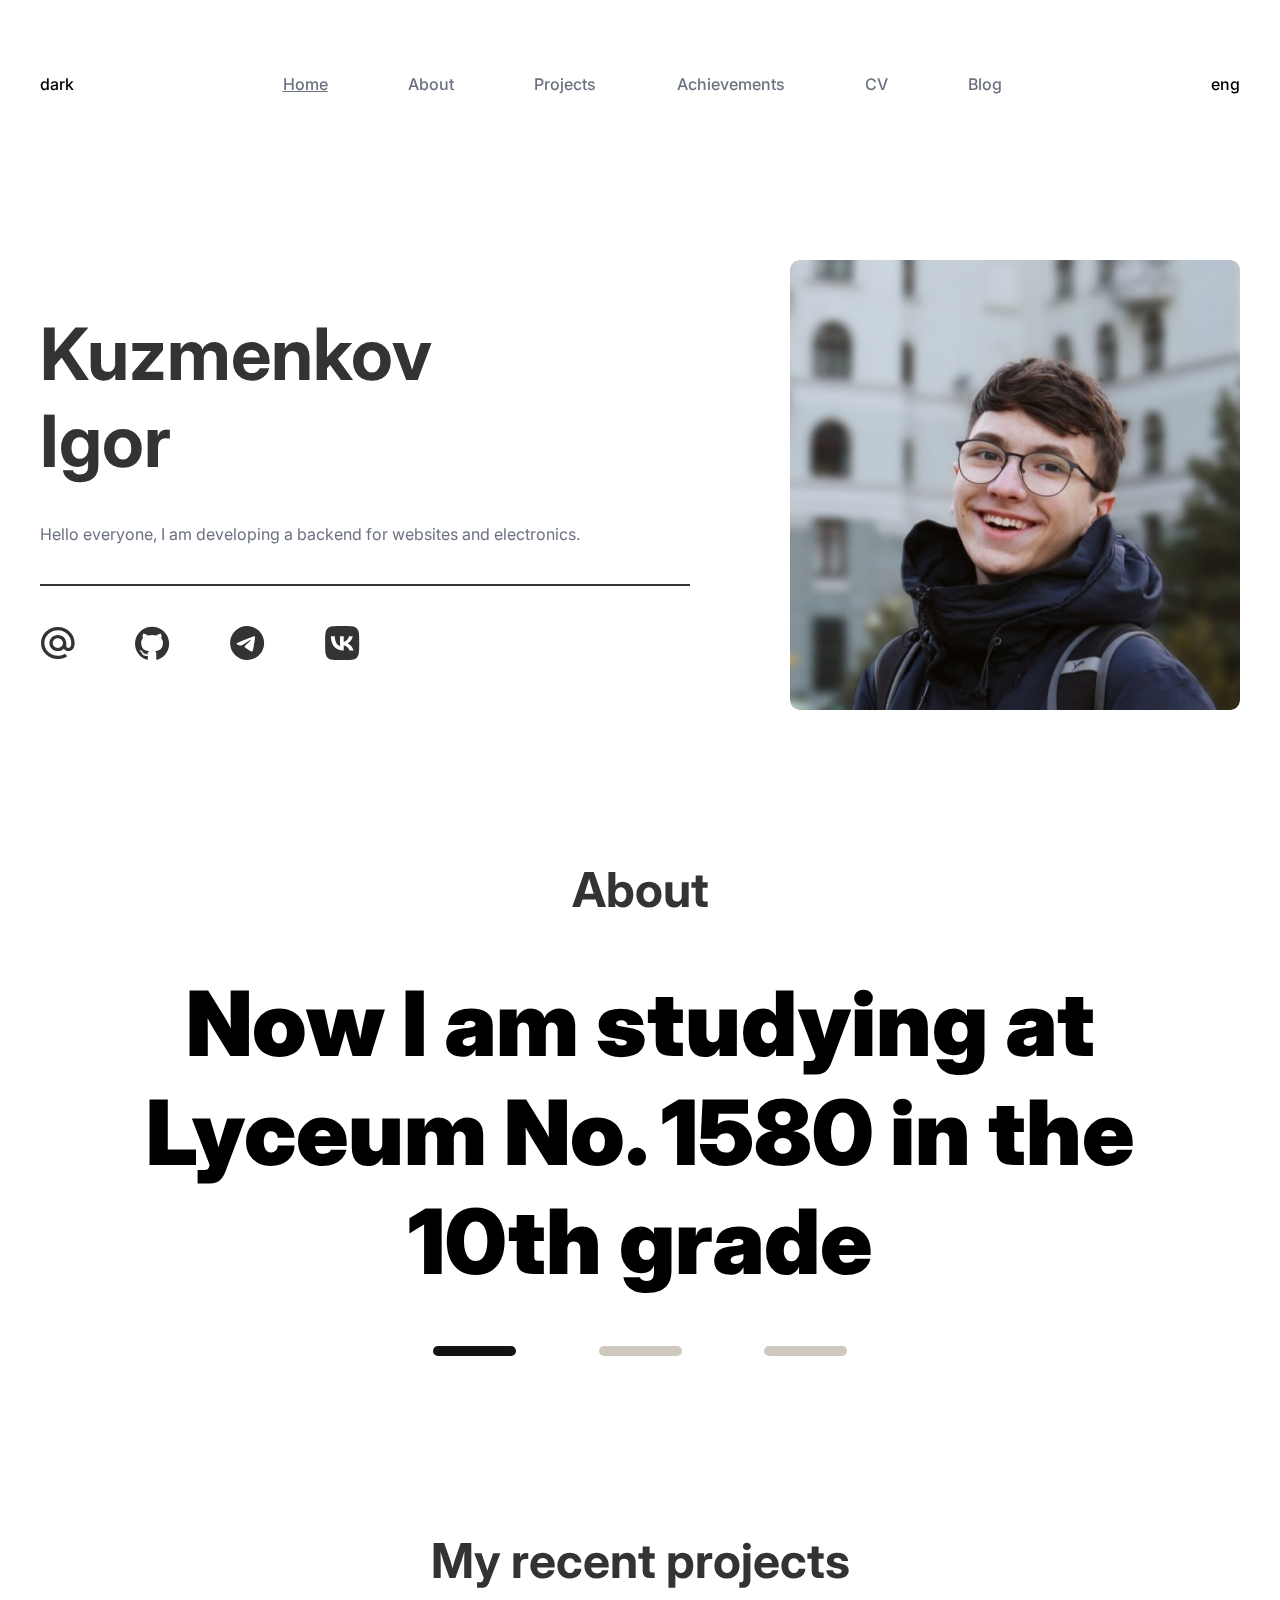
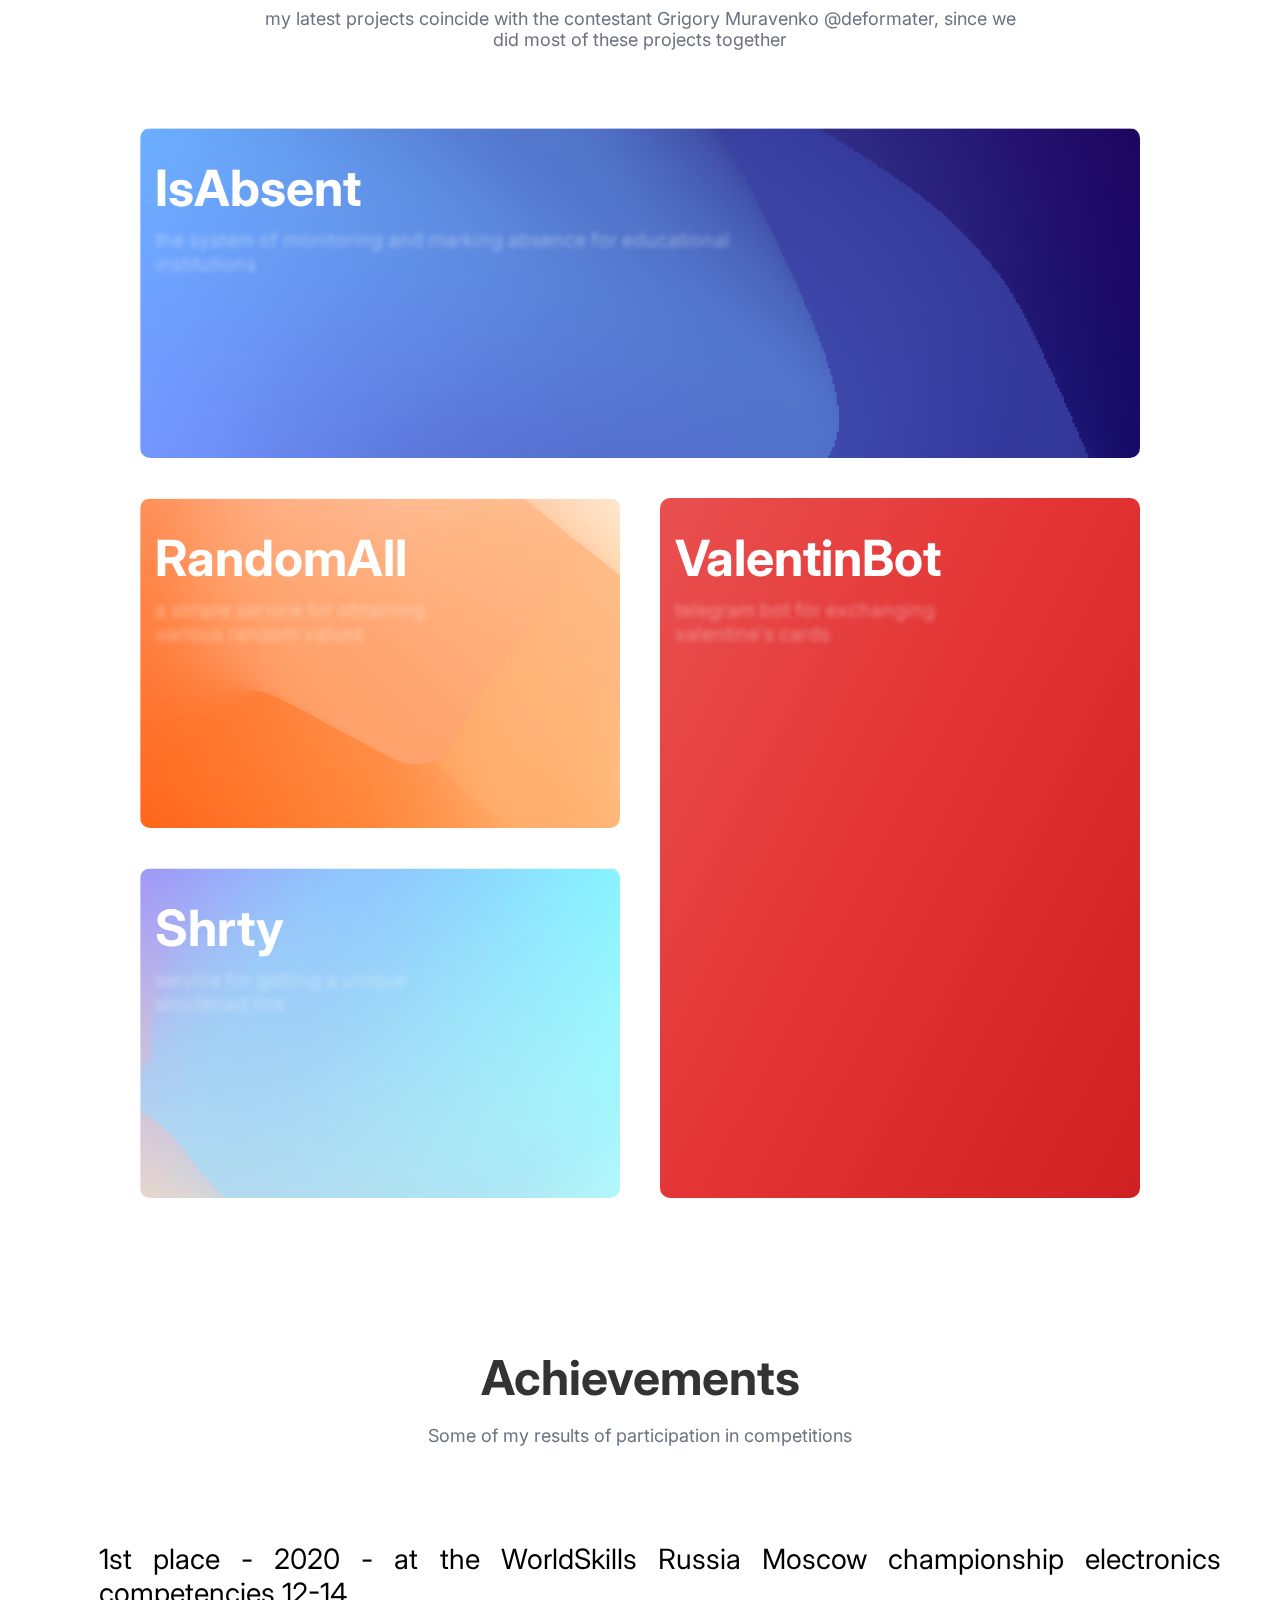
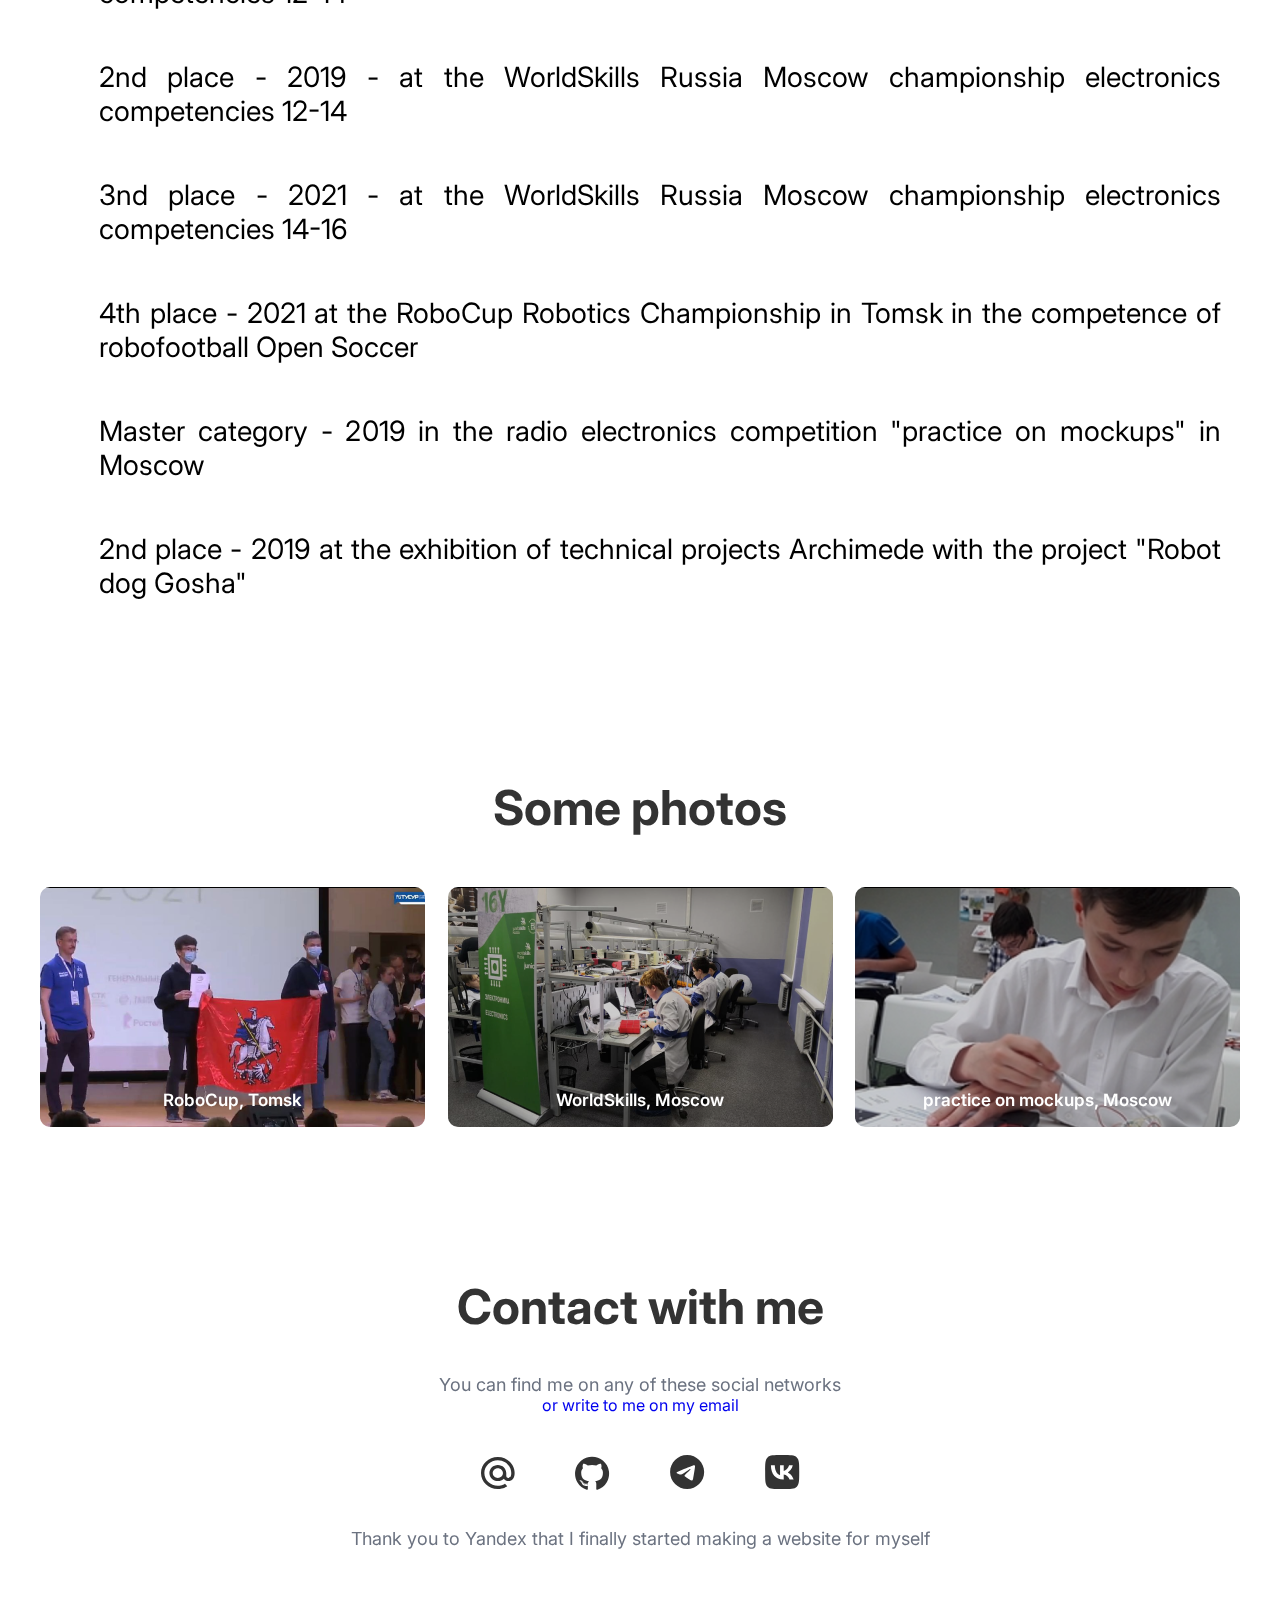
==== src/index.html @ 4a67104b "refactor: move source to src and add docker-compose" ====
<!DOCTYPE html>
<html lang="ru">

<head>
    <meta charset="UTF-8">

    <link rel="stylesheet" href="assets/css/index.css">
    <title id="title">My site</title>
</head>

<body>

    <header>
        <noscript>
            <div>
                switching themes and language is not available due to the inability to execute JavaScript code
                <br>
                переключение тем и языка недоступно из-за невозможности выполнения JavaScript кода
            </div>
        </noscript>


        <p class='switcher unselectable' id="theme_switcher_btn">dark</p>
        <nav>
            <a href="/" class="active_nav nav_home">Home</a>
            <a href="#about" class="nav_about">About</a>
            <a href="#projects" class="nav_projects">Projects</a>
            <a href="#achievements" class="nav_achievements">Achievements</a>
            <a href="./cv.pdf" class="nav_cv">CV</a>
            <a href="https://blog.cupsoft.ru" class="nav_blog">Blog</a>
        </nav>
        <p class='switcher unselectable' id="lang_switcher_btn">eng</p>
    </header>

    <main>
        <section class="whoami">
            <div class="left">
                <h2 class="whoami_full_name">Kuzmenkov<br>Igor</h2>
                <img class="iam mobile" src="assets/img/i.png" alt="igor">
                <p class="whoami_short_about">Hello everyone, I am developing a backend for websites and electronics</p>
                <hr>
                <div class="social">
                    <a href="mailto:me@igorduino.ru">
                        <div class="social_item mail"></div>
                    </a>
                    <a href="https://github.com/IgorDuino">
                        <div class="social_item github"></div>
                    </a>
                    <a href="https://t.me/igorduino">
                        <div class="social_item telegram"></div>
                    </a>
                    <a href="https://vk.com/igorduino">
                        <div class="social_item vk"></div>
                    </a>
                </div>
            </div>
            <img class="iam" src="assets/img/i.png" alt="igor">
        </section>

        <section id="about" class="about">
            <h2 class="about_title">About</h2>
            <div class="about_div school">
                <p class="about_school">
                    Now I am studying at Lyceum No. 1580 in the 10th grade
                </p>
            </div>
            <div class="about_div learn">
                <p class="about_learn">
                    I am engaged in programming and electronics
                </p>
            </div>
            <div class="about_div yandex">
                <p class="about_yandex">
                    I want to enroll in Yandex Lyceum ++ to learn Django
                </p>
            </div>
            <div class="toggle_about">
                <div id="toggle_item_first" class="toggle_about_item active school"></div>
                <div id="toggle_item_second" class="toggle_about_item school"></div>
                <div id="toggle_item_third" class="toggle_about_item school"></div>
            </div>
        </section>

        <section id="projects" class="projects">
            <hgroup>
                <h2 class="projects_title">My recent projects</h2>
                <h3 class="projects_description">my latest projects coincide with the contestant Grigory Muravenko
                    @deformater, since we did most of
                    these projects together</h3>
            </hgroup>
            <div class="projects_container">
                <div class="isabsent project">
                    <h4 class="projects_isabsent_title">IsAbsent</h4>
                    <p class="projects_isabsent_description blurry-text">the system of monitoring and marking absence
                        for
                        educational institutions</p>
                </div>

                <div class="randomall project">
                    <h4 class="projects_randomall_title">RandomAll</h4>
                    <p class="projects_randomall_description blurry-text">a simple service for obtaining various random
                        values</p>
                </div>

                <div class="valentin project">
                    <h4 class="projects_valentinbot_title">ValentinBot</h4>
                    <p class="projects_valentinbot_description blurry-text">telegram bot for exchanging valentine's
                        cards</p>
                </div>

                <div class="shrty project">
                    <h4 class="projects_shrty_title">Shrty</h4>
                    <p class="projects_shrty_description blurry-text">service for getting a unique shortened link</p>
                </div>
            </div>
        </section>

        <section id="achievements" class="achievements">
            <hgroup>
                <h2 class="achievements_title">Achievements</h2>
                <h3 class="achievements_description">Some of my results of participation in competitions</h3>
            </hgroup>
            <ul class="achievements_list">
                <li class="achievement_1">1st place - 2020 - at the WorldSkills Russia Moscow championship electronics
                    competencies 12-14
                </li>
                <li class="achievement_2">2nd place - 2019 - at the WorldSkills Russia Moscow championship electronics
                    competencies 12-14
                </li>
                <li class="achievement_3">3nd place - 2021 - at the WorldSkills Russia Moscow championship electronics
                    competencies 14-16
                </li>
                <li class="achievement_4">4th place - 2021 at the RoboCup Robotics Championship in Tomsk in the
                    competence
                    of robofootball Open Soccer
                </li>
                <li class="achievement_5">Master category - 2019 in the radio electronics competition "practice on
                    mockups"
                    in Moscow
                </li>
                <li class="achievement_6">2nd place - 2019 at the exhibition of technical projects Archimede with the
                    project "Robot dog Gosha"
                </li>
            </ul>
        </section>

        <section class="photos">
            <hgroup>
                <h2 class="photos_title">Some photos</h2>
            </hgroup>
            <div class="photos_container">
                <div class="photo robocup">
                    <p class="photo_robocup_text">RoboCup, Tomsk</p>
                </div>
                <div class="photo worldskills">
                    <p class="photo_worldskills_text">WorldSkills, Moscow</p>
                </div>
                <div class="photo pom">
                    <p class="photo_pom_text">POM, Moscow</p>
                </div>
            </div>
        </section>

    </main>

    <footer>
        <h2 class="contact_title">Contact with me</h2>
        <h3 class="contact_short_description">You can find me on any of these social networks</h3>
        <a href="mailto:me@igorduino.ru" class="mail_link"></a>
        <div class="social">
            <a href="mailto:me@igorduino.ru">
                <div class="social_item mail"></div>
            </a>
            <a href="https://github.com/IgorDuino">
                <div class="social_item github"></div>
            </a>
            <a href="https://t.me/igorduino">
                <div class="social_item telegram"></div>
            </a>
            <a href="https://vk.com/igorduino">
                <div class="social_item vk"></div>
            </a>
        </div>
        <h3 class="contact_thanks">Thank you to Yandex that I finally started making a website for myself</h3>
    </footer>

    <script src="assets/js/theme.js"></script>
    <script src="assets/js/lang.js"></script>
    <script src="assets/js/about_switcher.js"></script>
</body>

</html>
---- src/assets/css/index.css ----
@import "base.css";

section {
    margin-top: 150px;
    display: flex;
    flex-direction: column;
}


/* Who Am I */


.whoami {
    display: flex;
    flex-direction: row;
    align-items: center;
    justify-content: space-between;
}

.whoami h2 {
    margin-top: 0;
    margin-bottom: 0;
    font-size: 72px;
    color: #333333;
    font-weight: bold;
}

body.dark-theme .whoami h2 {
    color: #F2F2F2;
}

.whoami p {
    margin-top: 40px;
    margin-bottom: 0;
    color: #6B7280;
    font-weight: normal;
}

body.dark-theme .whoami p {
    color: #E0E0E0;
}

.whoami hr {
    width: 650px;
    height: 0;
    color: #333333;
    border: none;
    border-top: 2px solid;
    margin-top: 40px;
}

body.dark-theme .whoami hr {
    color: #F2F2F2;
}

.whoami .iam {
    border-radius: 2%;
}

.iam.mobile {
    display: none;
}

/* About */

.about {
    display: flex;
    flex-direction: column;
    align-items: center;
    text-align: center;
}

.about h2 {
    color: #333333;
    font-size: 48px;

    margin-top: 0;
    margin-bottom: 0;
}

body.dark-theme .about h2 {
    color: #f2f2f2;
}

.about_div {
    background-size: cover;

    margin-top: 50px;
}

.about_div.school {
    background: url('../../assets/img/school.png') fixed center;
}

.about_div.learn {
    background: url('../../assets/img/electronic.png') fixed center;
}

.about_div.yandex {
    background: url('../../assets/img/lyceum.png') fixed center;
}

body.dark-theme .about_div {
    background: transparent;
}

.about p {
    margin-top: 0;
    margin-bottom: 0;

    color: #000;
    background: #fff;
    mix-blend-mode: lighten;
    width: 1020px;
    font-size: 90px;
    font-weight: 900;
}

body.dark-theme .about p {
    color: #f2f2f2;
    background: transparent;
    mix-blend-mode: normal;
}

.toggle_about {
    height: 35px;
    width: 414px;

    margin-top: 50px;

    display: flex;
    justify-content: space-between;
    flex-direction: row;
}

.toggle_about_item {
    width: 83px;
    height: 10px;

    border-radius: 100px;
    transition: .2s;
}

.toggle_about_item:hover {
    box-shadow: 0 0 10px rgba(0, 0, 0, 0.5);
}

body.dark-theme .toggle_about_item:hover {
    box-shadow: 0 0 10px rgba(255, 255, 255, 0.5);
}

.toggle_about_item {
    background-color: #CFC8BE;
}

.toggle_about_item.active {
    background-color: #131313;
}


/* Projects */

.projects {
    display: flex;
    flex-direction: column;
    align-items: center;
    text-align: center;
}

.projects hgroup h2 {
    color: #333333;
    font-size: 48px;

    margin-top: 0;
    margin-bottom: 0;
}

body.dark-theme .projects hgroup h2 {
    color: #E0E0E0;

}

.projects hgroup h3 {
    color: #6B7280;
    width: 760px;
    font-size: 18px;
    font-weight: normal;
}

body.dark-theme .projects hgroup h3 {
    color: #E0E0E0;

}

.projects_container {
    width: 1000px;

    margin-top: 60px;

    display: grid;
    grid-template-columns: 1fr 1fr;
    grid-template-rows: 1fr 1fr 1fr;
    gap: 40px 40px;
    grid-auto-flow: row;
    grid-template-areas:
    "isabsent isabsent"
    "randomall valentin"
    "shrty valentin";
}

.project {
    border-radius: 10px;

    display: flex;
    justify-content: flex-start;
    flex-direction: column;

    background-color: #333333;

    text-align: left;

    padding: 30px 15px;
}

.project h4 {
    margin-top: 0;
    margin-bottom: 10px;
    font-weight: bold;
    font-size: 50px;
    color: #FFFFFF;
}

.project p {
    margin-top: 0;
    margin-bottom: 0;
    color: #F2F2F2;
    font-weight: normal;
    width: 70%;
    font-size: 20px;
}

.valentin {
    grid-area: valentin;

    background: linear-gradient(117.48deg, #EB5757 -12.38%, #E33232 50.62%, #CA1D1D 111.06%);
}

.shrty {
    grid-area: shrty;

    background: url("../../assets/img/shrty_bg.png");
}

.randomall {

    grid-area: randomall;

    background: url("../../assets/img/randomall_bg.png");
}

.isabsent {
    height: 270px;

    grid-area: isabsent;

    background: url("../../assets/img/isabsent_bg.png");
}

.projects .blurry-text {
    color: transparent;
    transition: .2s;
    text-shadow: 0 0 5px rgba(255, 255, 255, 0.4);
}

.project:hover .blurry-text {
    color: #F2F2F2;
    text-shadow: 0 0 0;
}


/* Achievements */

.achievements {
    display: flex;
    flex-direction: column;
    align-items: center;
    text-align: center;
}

.achievements hgroup h2 {
    color: #333333;
    font-size: 48px;

    margin-top: 0;
    margin-bottom: 0;
}


.achievements hgroup h3 {
    color: #6B7280;
    width: 760px;
    font-size: 18px;
    font-weight: normal;
}

body.dark-theme .achievements hgroup h2 {
    color: white;
}

body.dark-theme .achievements hgroup h3 {
    color: white;
}

.achievements_list {
    list-style: none;
    width: 1122px;
    font-size: 28px;
    font-weight: normal;
    text-align: justify;
    font-style: normal;
}

.achievements_list li {
    color: black;
    margin-top: 50px;
}

body.dark-theme .achievements_list li {
    color: white;
}

/* Some photos */

.photos {
    display: flex;
    flex-direction: column;
    align-items: center;
    text-align: center;
}

.photos hgroup h2 {
    color: #333333;
    font-size: 48px;

    margin-top: 0;
    margin-bottom: 0;
}

body.dark-theme .photos hgroup h2 {
    color: white;
}

.photos_container {
    margin-top: 50px;
    width: 100%;
    display: flex;
    flex-direction: row;
    justify-content: space-between;
    align-items: center;
    text-align: center;
}

.photo {
    border-radius: 10px;
    width: 385px;
    height: 240px;
    display: flex;
    flex-direction: column;
}

.photo.robocup {
    background: url('../../assets/img/RoboCup.png') no-repeat black center;
}

.photo.worldskills {
    background: url('../../assets/img/WorldSkills.png') no-repeat black center;
}

.photo.pom {
    background: url('../../assets/img/practice_on_mockups.png') no-repeat black center;
}

.photo p {
    margin-top: auto;
    font-size: 17px;
    color: white;
    font-weight: 600;
}
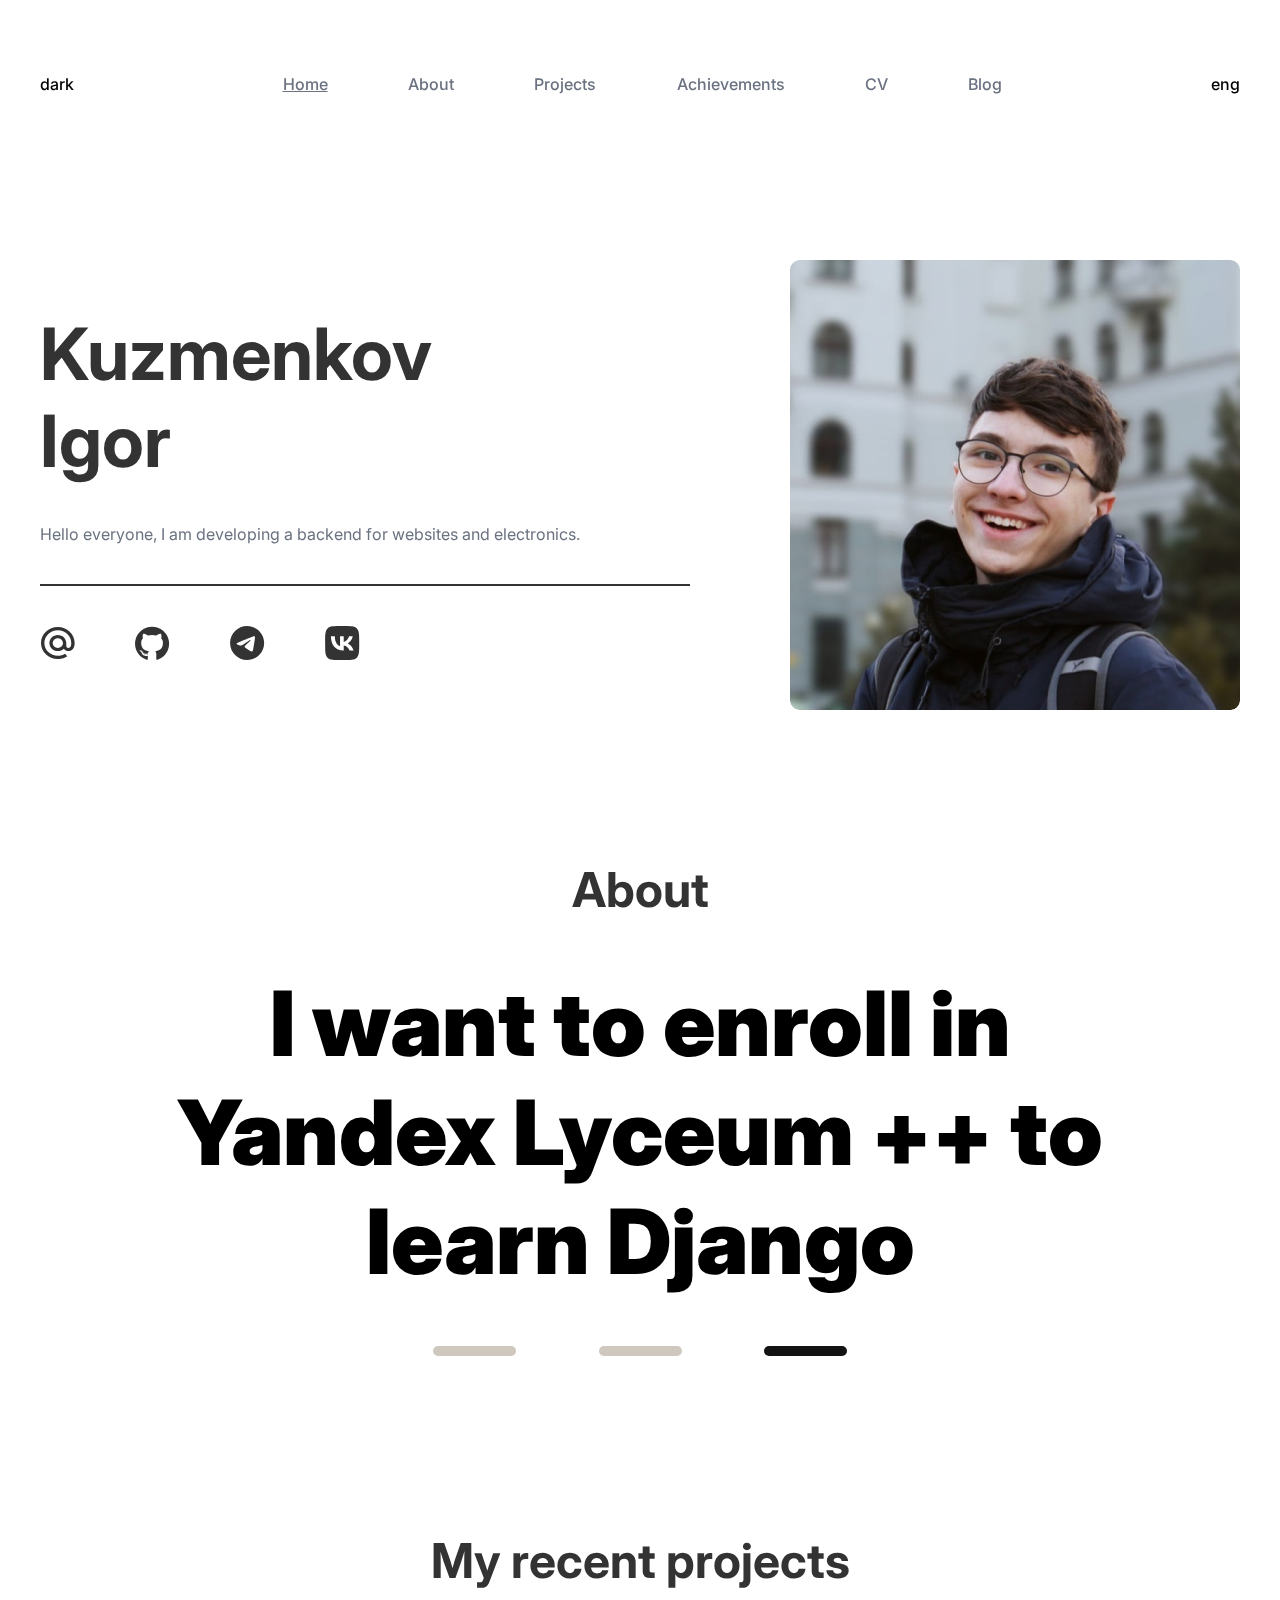
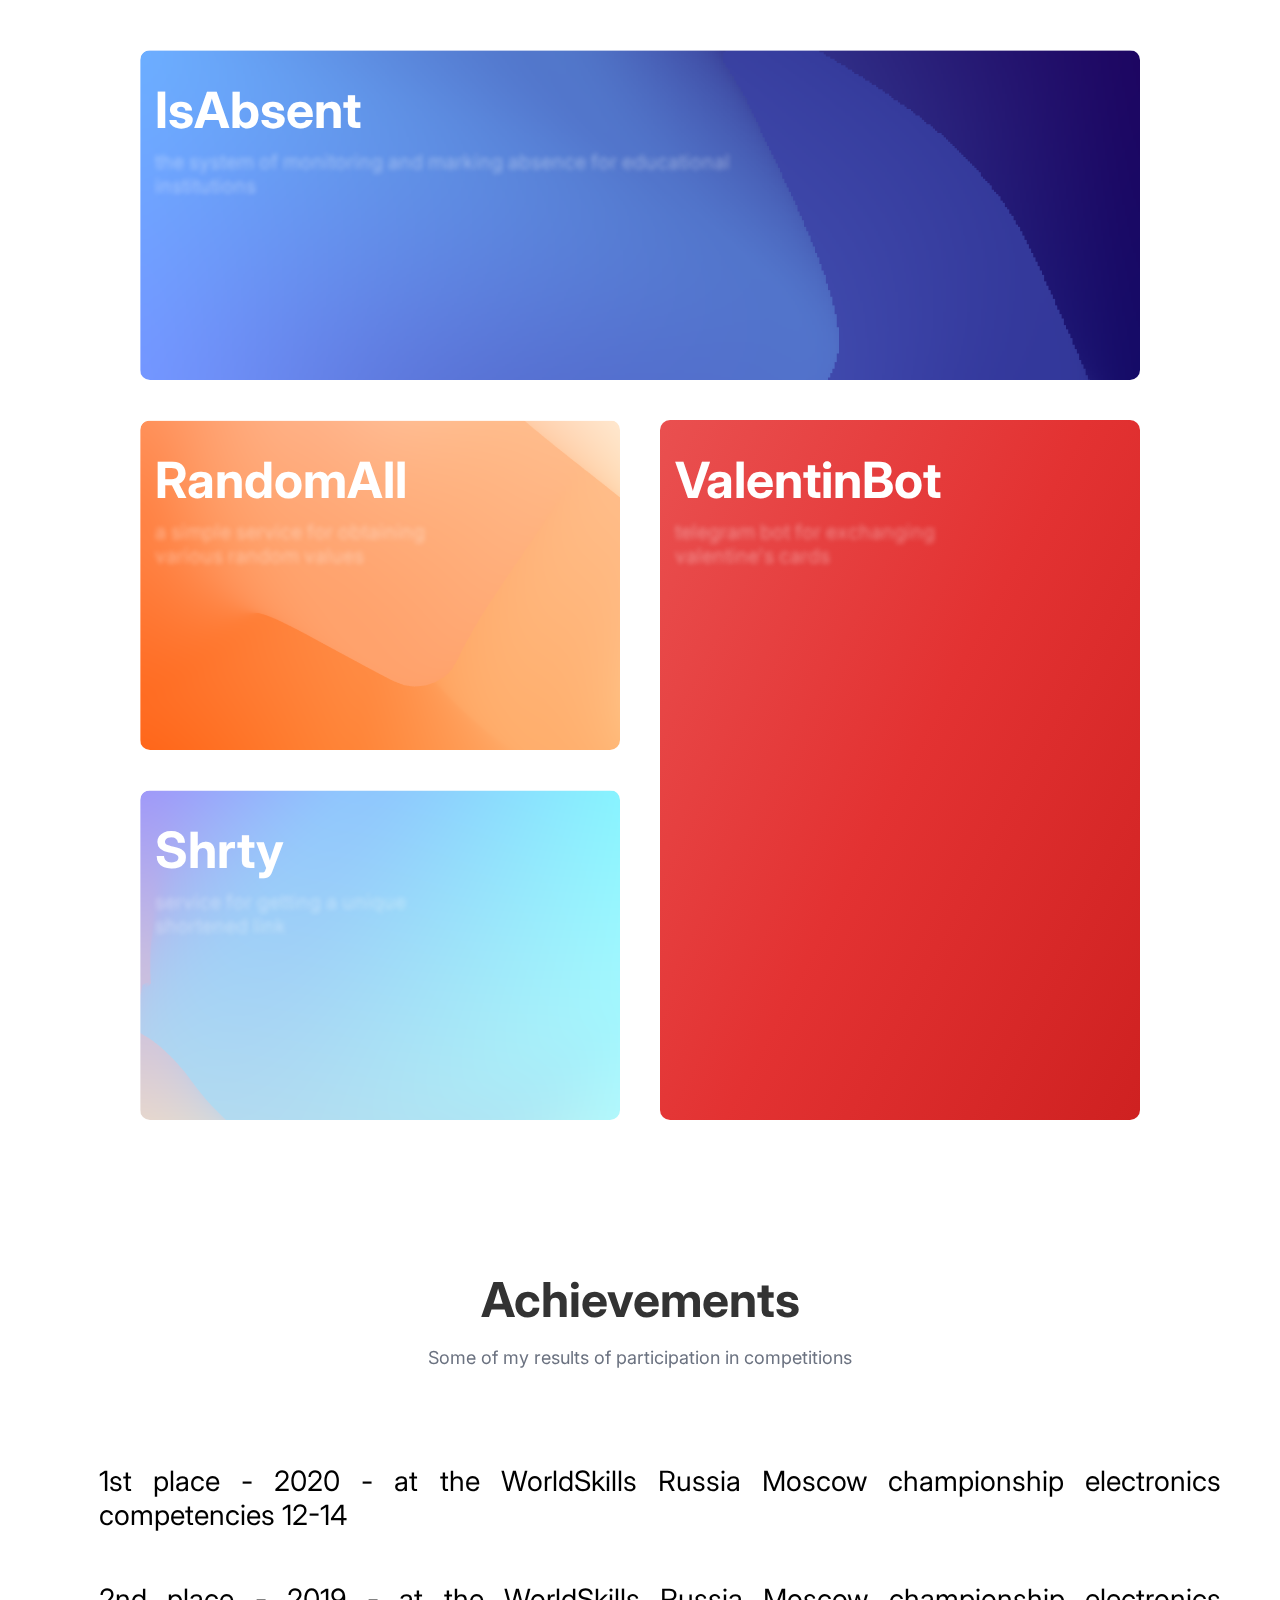
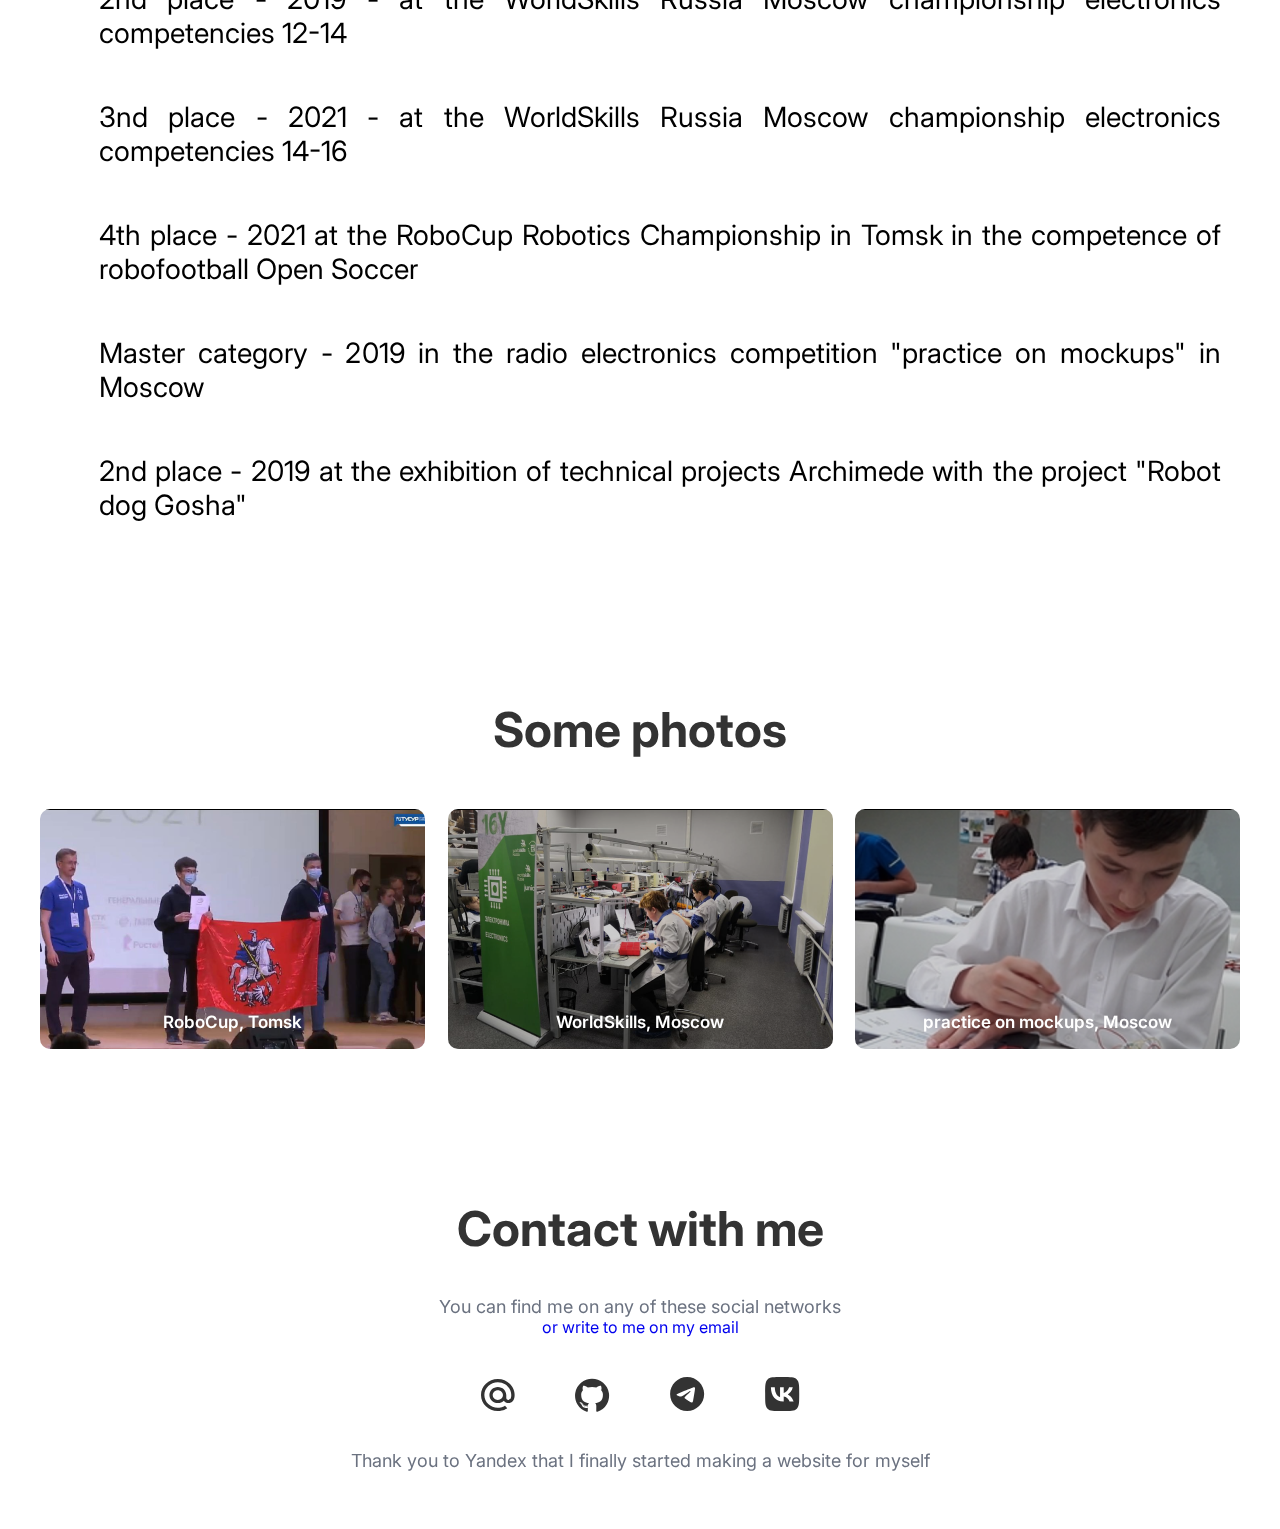
==== commit 59b29fe5: "remove info about together projects" ====
--- a/src/index.html
+++ b/src/index.html
@@ -3,9 +3,15 @@
 
 <head>
     <meta charset="UTF-8">
+	<meta http-equiv="X-UA-Compatible" content="IE=edge">
+    <meta name="viewport" content="width=device-width, initial-scale=1.0">
+
+	<meta name="description" content="Личный сайт-портфолио Игоря Кузьменкова. Backend программист"/>
+	<meta name="keywords" content="Игорь Кузьменков, Igor Kuzmenkov, кузьменков, igorduino, kuzmenkov, игорьдуино"/>
 
     <link rel="stylesheet" href="assets/css/index.css">
-    <title id="title">My site</title>
+
+    <title id="title">IgorDuino site</title>
 </head>
 
 <body>
@@ -84,9 +90,6 @@
         <section id="projects" class="projects">
             <hgroup>
                 <h2 class="projects_title">My recent projects</h2>
-                <h3 class="projects_description">my latest projects coincide with the contestant Grigory Muravenko
-                    @deformater, since we did most of
-                    these projects together</h3>
             </hgroup>
             <div class="projects_container">
                 <div class="isabsent project">
@@ -189,4 +192,4 @@
     <script src="assets/js/about_switcher.js"></script>
 </body>
 
-</html>+</html>
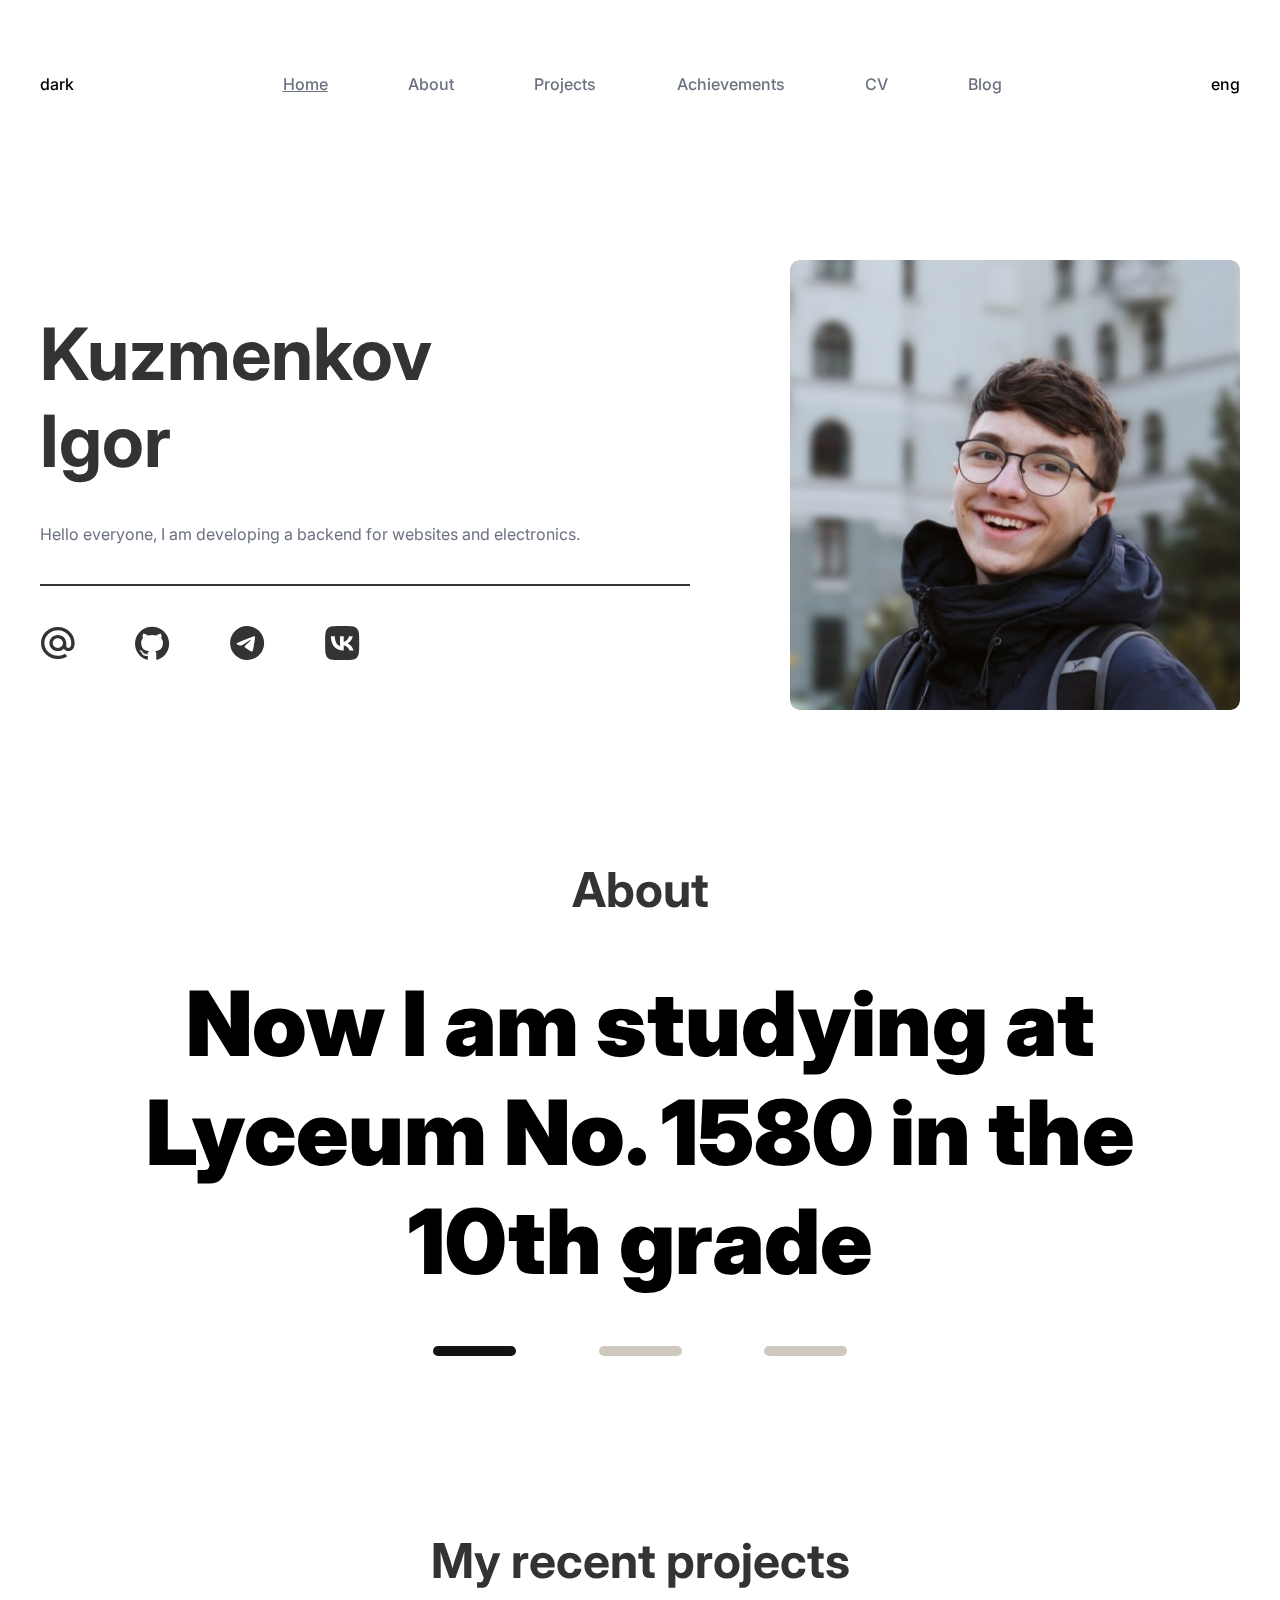
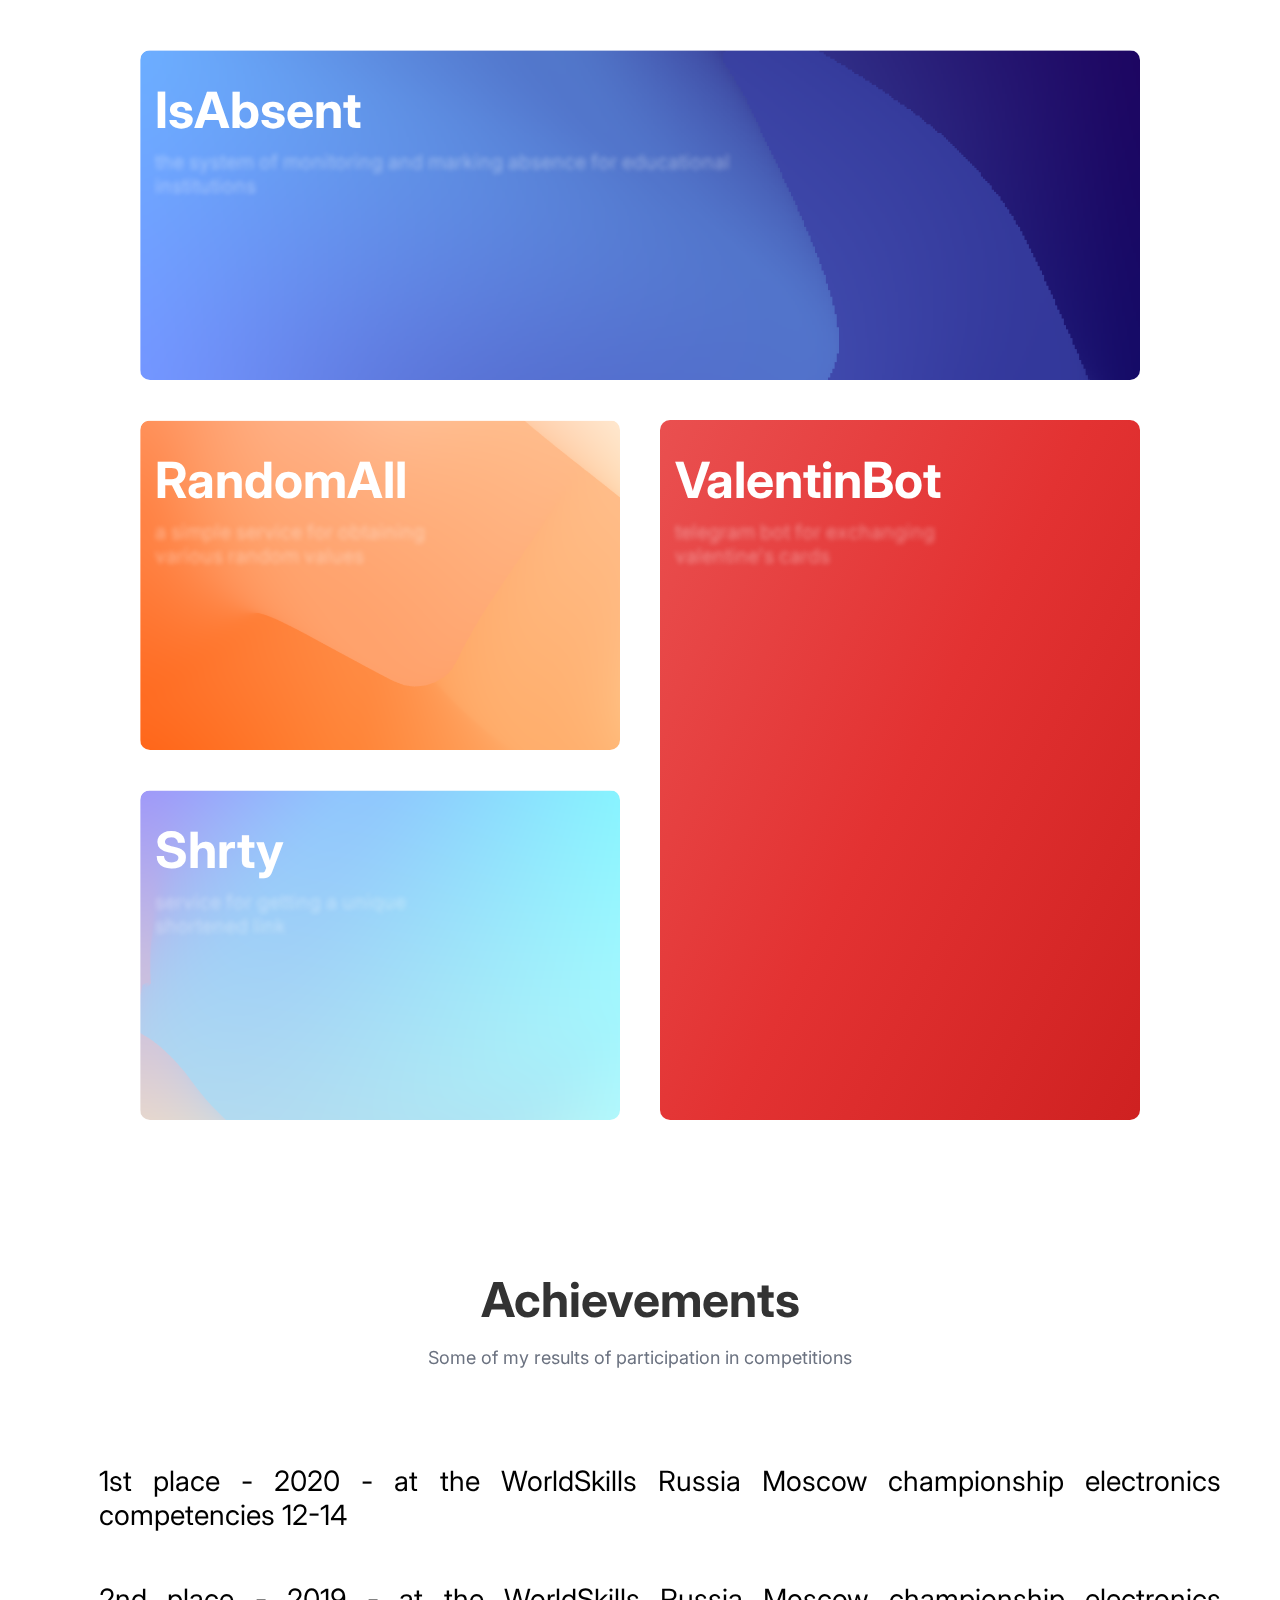
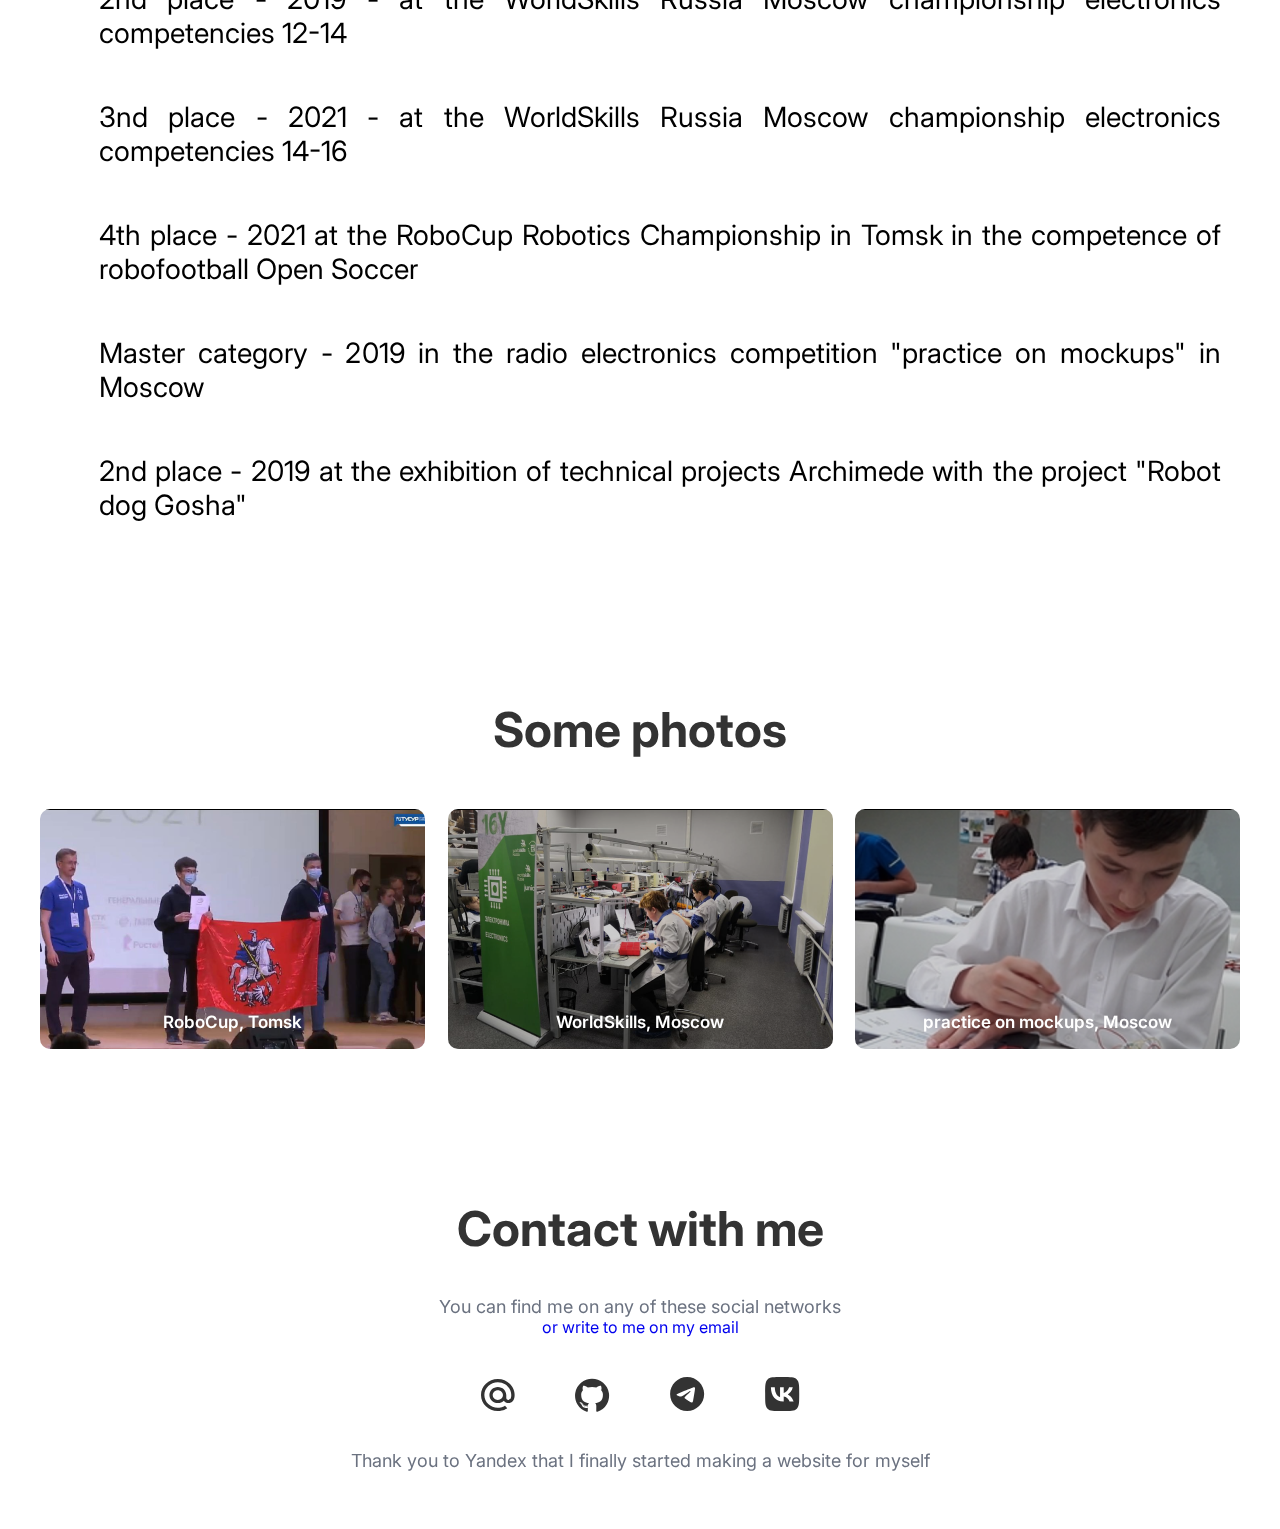
==== commit dc29e629: "add ym counter" ====
--- a/src/index.html
+++ b/src/index.html
@@ -7,7 +7,24 @@
     <meta name="viewport" content="width=device-width, initial-scale=1.0">
 
 	<meta name="description" content="Личный сайт-портфолио Игоря Кузьменкова. Backend программист"/>
-	<meta name="keywords" content="Игорь Кузьменков, Igor Kuzmenkov, кузьменков, igorduino, kuzmenkov, игорьдуино"/>
+	<meta name="keywords" content="Игорь Кузьменков, Igor Kuzmenkov, кузьменков, igorduino, web разработчик, фрилансер, backend developer, kuzmenkov, игорьдуино"/>
+
+	<meta name="yandex-verification" content="640cf5ac2e0bc1a6" />
+
+	<!-- Yandex.Metrika counter -->
+	<script type="text/javascript" >
+	   (function(m,e,t,r,i,k,a){m[i]=m[i]||function(){(m[i].a=m[i].a||[]).push(arguments)};
+	   m[i].l=1*new Date();k=e.createElement(t),a=e.getElementsByTagName(t)[0],k.async=1,k.src=r,a.parentNode.insertBefore(k,a)})
+	   (window, document, "script", "https://mc.yandex.ru/metrika/tag.js", "ym");
+	
+	   ym(87712417, "init", {
+	        clickmap:true,
+	        trackLinks:true,
+	        accurateTrackBounce:true
+	   });
+	</script>
+	<noscript><div><img src="https://mc.yandex.ru/watch/87712417" style="position:absolute; left:-9999px;" alt="" /></div></noscript>
+	<!-- /Yandex.Metrika counter -->
 
     <link rel="stylesheet" href="assets/css/index.css">
 
